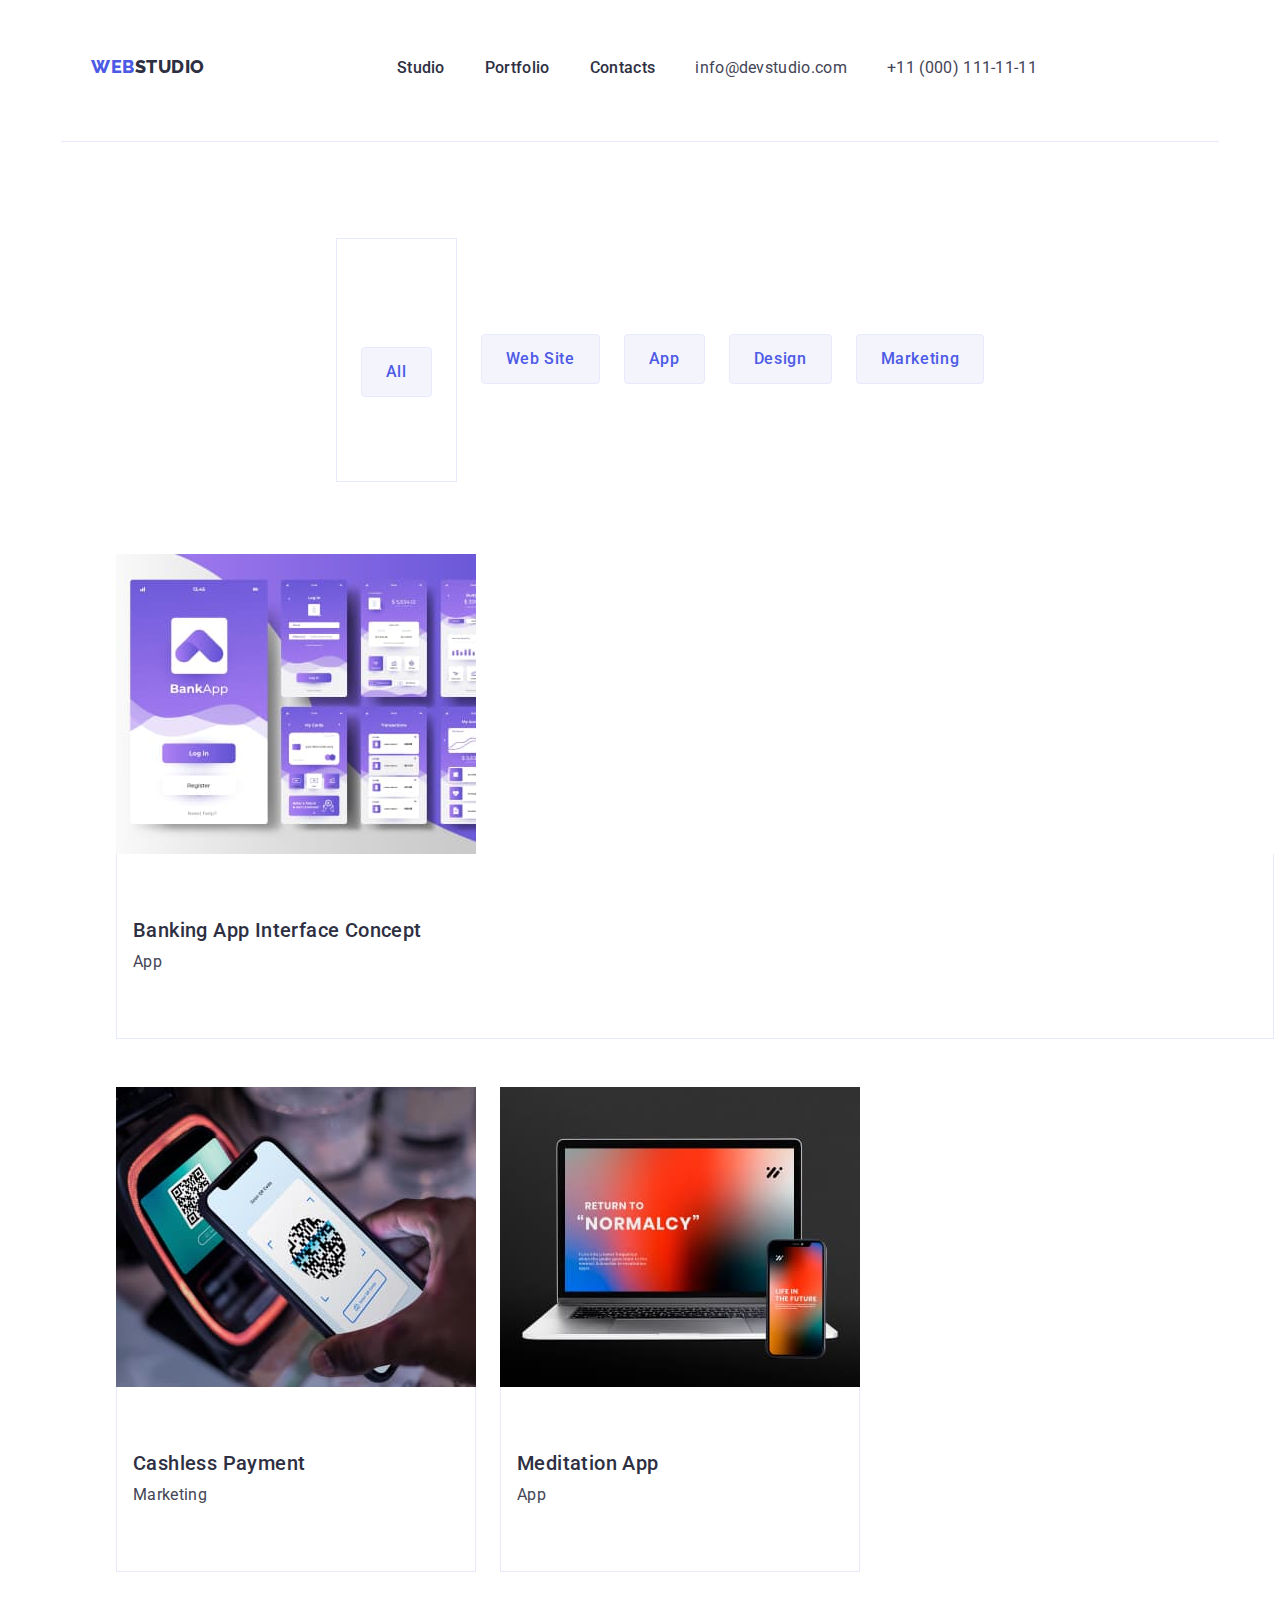
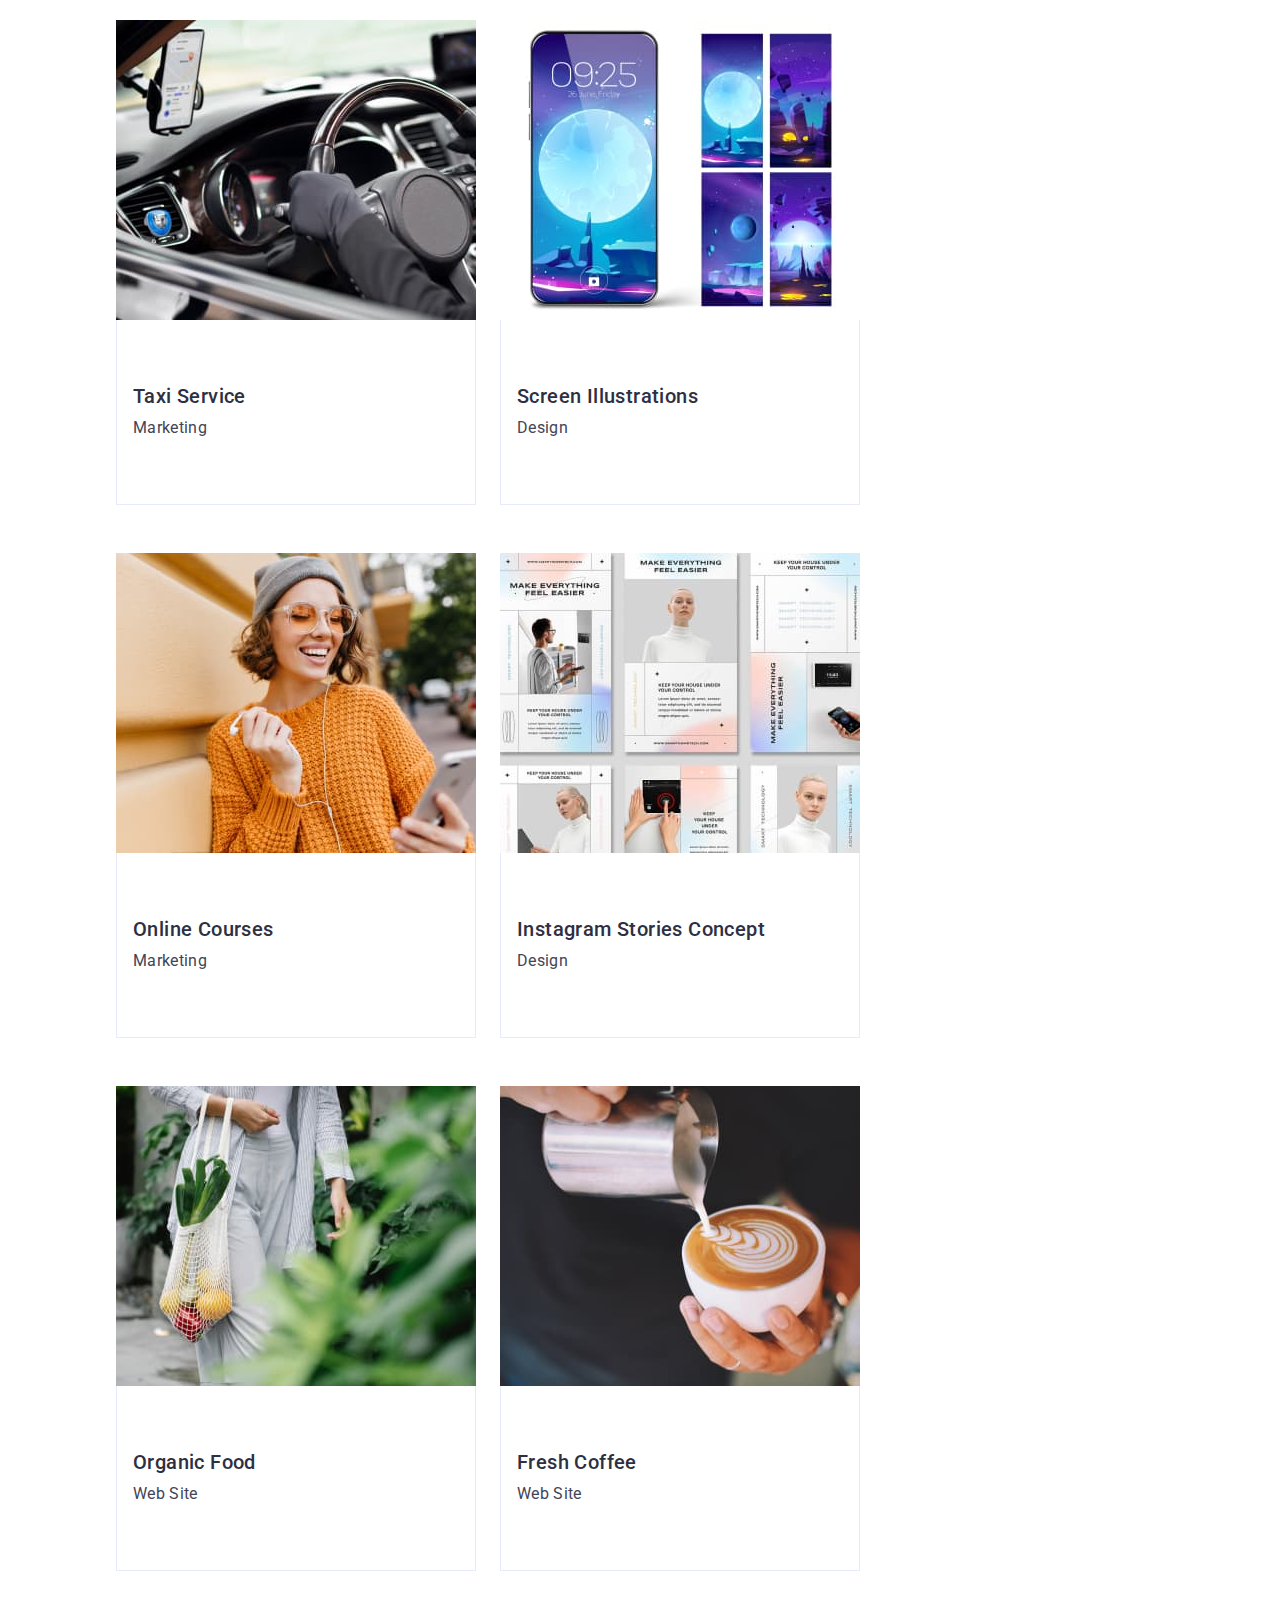
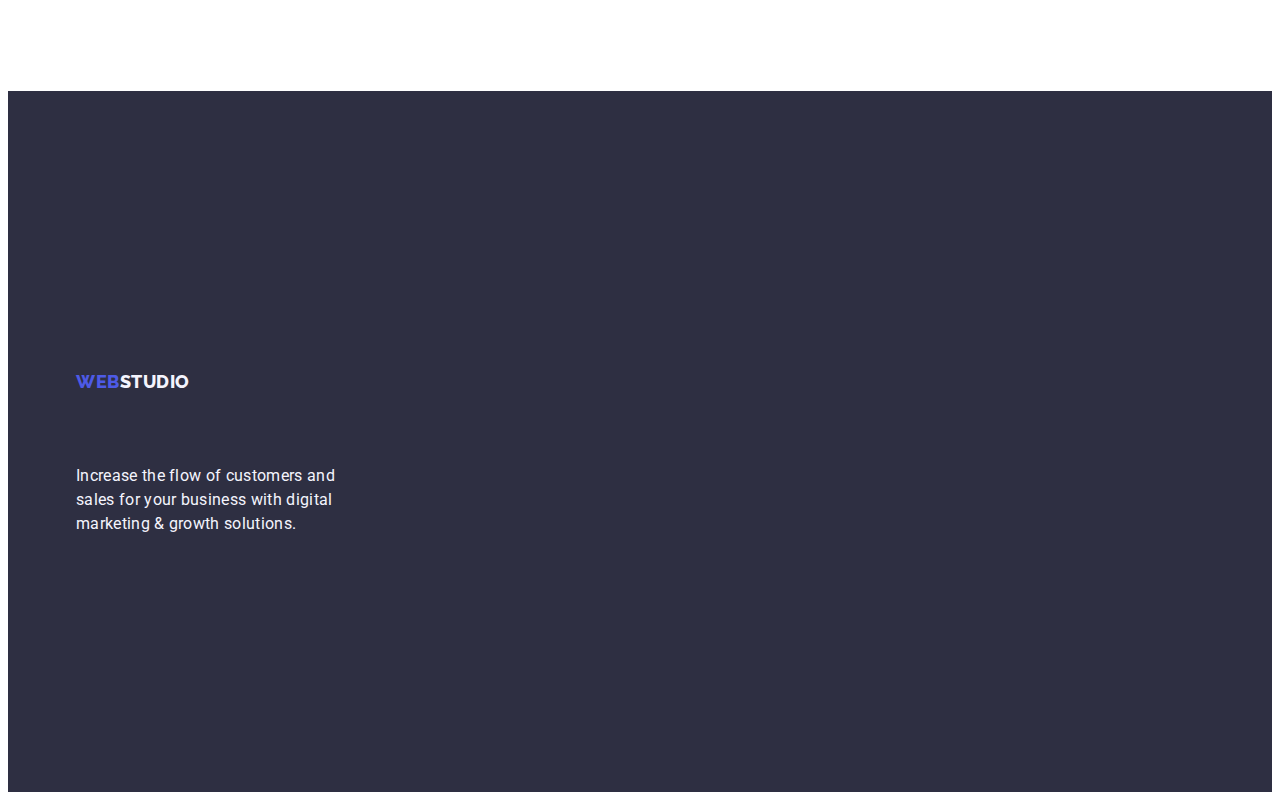
==== portfolio.html @ 96e05a8c "." ====
<!DOCTYPE html>
<html lang="en">
  <head>
    <meta charset="UTF-8" />
    <meta http-equiv="X-UA-Compatible" content="IE=edge" />
    <meta name="viewport" content="width=device-width, initial-scale=1.0" />

    <title>WebStudio</title>
    <link rel="preconnect" href="https://fonts.googleapis.com" />
    <link rel="preconnect" href="https://fonts.gstatic.com" crossorigin />
    <link
      href="https://fonts.googleapis.com/css2?family=Raleway:wght@800&family=Roboto:wght@400;500;700;900&display=swap"
      rel="stylesheet"
    />
    <link rel="stylesheet" href="https://cdnjs.cloudflare.com/ajax/libs/modern-normalize/2.0.0/modern-normalize.min.css" integrity="sha512-4xo8blKMVCiXpTaLzQSLSw3KFOVPWhm/TRtuPVc4WG6kUgjH6J03IBuG7JZPkcWMxJ5huwaBpOpnwYElP/m6wg==" crossorigin="anonymous" referrerpolicy="no-referrer" />
    <link rel="stylesheet" href="./css/styles.css" />
  </head>
  <body class="page">
    <header class="benefits container">
      <div class="header-container container">
      <nav class="navigation">
        <a href="./index.html" class="logo-link link"
          >Web<span class="logo-studio-link">Studio</span></a
        >

        <ul class="list-nav list ">
          <li><a class="link-menu link" href="./index.html">Studio</a></li>
          <li>
            <a class="link-menu link" href="./portfolio.html">Portfolio</a>
          </li>
          <li><a class="link-menu link" href="">Contacts</a></li>
        </ul>
      </nav>
      <address class="link-address">
        <ul class="header-list list">
          <li>
            <a class="link-information link" href="./info@devstudio.com"
              >info@devstudio.com</a
            >
          </li>
          <li>
            <a class="link-information link" href="tel:+110001111111"
              >+11 (000) 111-11-11</a
            >
          </li>
        </ul>
      </address>
      </div>
    </header>
    <main>
      <section class="home-page">
        <div class="container">
        <h1 class="headline" hidden>studing</h1>
        <ul class="button-list list">
          <li><button type="button" class="main-menu-one">All</button></li>
          <li><button type="button" class="main-menu-one">Web Site</button></li>
          <li><button type="button" class="main-menu-one">App</button></li>
          <li><button type="button" class="main-menu-one">Design</button></li>
          <li>
            <button type="button" class="main-menu-one">Marketing</button>
          </li>
        </ul>

        <ul class="img-list list">
          <li>
            <a href="./portfolio.html" class="main-img link">
              <img
                src="./images/1.jpg"
                alt="Banking"
                width="360"
                height="300"
              />
<div class="container-img container">
              <h2 class="title">Banking App Interface Concept</h2>
              <p class="subtitle">App</p></div>
            </a>
          </li>
          <li>
            <a href="./portfolio.html" class="main-img link">
              <img
                src="./images/2.jpg"
                alt="Cashless Payment"
                width="360"
                height="300"
              />
              <div class="container-img">
              <h2 class="title">Cashless Payment</h2>
              <p class="subtitle">Marketing</p></div>
            </a>
          </li>
          
          <li>
            <a href="./portfolio.html" class="main-img link">
              <img
                src="./images/3.jpg"
                alt="Meditation App"
                width="360"
                height="300"
              />
              <div class="container-img">
              <h2 class="title">Meditation App</h2>
              <p class="subtitle">App</p></div>
            </a>
          </li>
          <li>
            <a href="./portfolio.html" class="main-img link">
              <img
                src="./images/4.jpg"
                alt="Taxi Service"
                width="360"
                height="300"
              />
              <div class="container-img">
              <h2 class="title">Taxi Service</h2>
              <p class="subtitle">Marketing</p></div>
            </a>
          </li>
          <li>
            <a href="./portfolio.html" class="main-img link">
              <img
                src="./images/5.jpg"
                alt="Screen Illustrations"
                width="360"
                height="300"
              />
              <div class="container-img">
              <h2 class="title">Screen Illustrations</h2>
              <p class="subtitle">Design</p></div>
            </a>
          </li>
          <li>
            <a href="./portfolio.html" class="main-img link">
              <img
                src="./images/6.jpg"
                alt="Online Courses"
                width="360"
                height="300"
              />
              <div class="container-img">
              <h2 class="title">Online Courses</h2>
              <p class="subtitle">Marketing</p></div>
            </a>
          </li>
          <li>
            <a href="./portfolio.html" class="main-img link">
              <img
                src="./images/7.jpg"
                alt="Instagram Stories Concept"
                width="360"
                height="300"
              />
              <div class="container-img">
              <h2 class="title">Instagram Stories Concept</h2>
              <p class="subtitle">Design</p></div>
            </a>
          </li>
          <li>
            <a href="./portfolio.html" class="main-img link">
              <img
                src="./images/8.jpg"
                alt="Organic Food"
                width="360"
                height="300"
              />
              <div class="container-img">
              <h2 class="title">Organic Food</h2>
              <p class="subtitle">Web Site</p></div>
            </a>
          </li>
          <li>
            <a href="./portfolio.html" class="main-img link">
              <img
                src="./images/9.jpg"
                alt="Fresh Coffee"
                width="360"
                height="300"
              />
              <div class="container-img">
              <h2 class="title">Fresh Coffee</h2>
              <p class="subtitle">Web Site</p></div>
            </a>
          </li>
        </ul>
        </div>
      </section>
    </main>
    <footer class="closing">
      <div class="container">
      <a class="logo-link link" href="./index.html"
        >Web<span class="logo-studio">Studio</span></a
      >
      <p class="paragraph-ft">
        Increase the flow of customers and sales for your business with digital
        marketing & growth solutions.
      </p>
      </div>
    </footer>
  </body>
</html>
---- css/styles.css ----
* {
  box-sizing: border-box;
}
:root {
  --modal-backround-kolor: #fcfcfc;
  --header-backround: #ffffff;
  --image-backround: #2e2f42;
  --light-backround: #f4f4fd;
  --acent-color: #e7e9fc;
  --subtle-text: #8e8f99;
  --text: #434455;
  --pressed-state: #404bbf;
  --pimary-brand: #4d5ae5;
}

body {
  font-family: "Roboto", sans-serif;
  background: var(--header-backround);
  color: var(--text);
}

p, h1, h2, h3 {
  margin: 0;
  padding: 0;

} 

ul {
  margin: 0;
}
img {
  display: block;
}

.container { 
width: 1158px;
padding-left: 15px;
padding-right: 15px;
margin: 0 auto;



}

.container-photo {
  padding-top: 32px;
  padding-bottom: 32px;
  padding-right: 16px;
  padding-left: 16px;
  
}

.header-container{
 display: flex;

  
}
.header-list {
  display: flex;
  gap: 40px;
}

.list-nav {
 display: flex;
 
  
}

.benefits {
  padding-top: 24px;
  padding-bottom: 24px;
  border-bottom: 1px solid #e7e9fc;
  display: flex;
}

.benefits-menu {
  gap: 24px;
}

.closing {
padding-top: 100px;
  padding-bottom: 100px;
}
.logo-link {
  font-family: "Raleway", sans-serif;

  font-weight: 800;
  font-size: 18px;
  line-height: 1.17;
  color: var(--pimary-brand);
  letter-spacing: 0.03em;
  text-transform: uppercase;
  padding-top: 24px;
  padding-bottom: 24px;
  margin-right: 76px;
 display: inline-block;
 margin-bottom: 16px;
 align-items: center;
 
}
.logo-link:hover {
  color: var(--pressed-state);
}

.logo-studio {
  font-family: "Raleway", sans-serif;

  align-items: center;

  color: var(--light-backround);
  padding-top: 100px;
  display: inline-block;
  margin-bottom: 16px;



}
.logo-studio-link {
  color: var(--image-backround);
  margin-right: 76px;
  

 
}

.link-menu {
  font-weight: 500;
  font-size: 16px;
  line-height: 1.5;
  letter-spacing: 0.02em;
  color: var(--image-backround);
  display: flex;
  
  padding-top: 24px;
  padding-bottom: 24px;
 
 
 
 

  gap: 40px;
  
}
.list-nav {
  display: flex;
  gap: 40px;
}




.link-menu:hover {
  color: var(--pressed-state);
}
.link-menu:focus {
  color: var(--pressed-state);
}

.titlel-section {
  background: var(--image-backround);
  padding-bottom: 188px;
  padding-top: 188px;

}

.main-page-title {
  font-size: 56px;
  line-height: 1.07;
  text-align: center;
  letter-spacing: 0.02em;
  color: var(--header-backround);
  margin-bottom: 48px;
  max-width: 496px;
  margin: 0% auto;
  margin-bottom: 48px;
  display: flex;
  justify-content: center;
  
  
}

.btn-order {
  font-family: "Roboto", sans-serif;
  background: var(--pimary-brand);
  font-weight: 500;
  font-size: 16px;
  line-height: 1.5;

  letter-spacing: 0.04em;
  color: var(--header-backround);
  

  cursor: pointer;
  display: block;
  margin: 0 auto;
  padding-top: 16px;
  padding-right: 32px;
  padding-bottom: 16px;
  padding-left: 32px;
  border-radius: 4px;
  min-width: 169px;
  height: 56px;
  border: none;
}


.btn-order:hover {
  background-color: var(--pressed-state);
}

.btn-order:focus {
  background-color: var(--pressed-state);
}

.link-information {
  font-family: "Roboto", sans-serif;
  font-style: normal;

  font-size: 16px;
  line-height: 1.5;
  color: var(--text);
  letter-spacing: 0.02em;
  padding-bottom: 24px;
  padding-top: 24px;
  gap: 40px;
  display: flex;
  margin-left: auto;
  
 
}

.link-information:hover {
  color: var(--pressed-state);
}

.link-information:focus {
  color: var(--pressed-state);
}

.information {
  background: var(--header-backround);
  padding-top: 120px;
  padding-bottom: 120px;
  gap: 24px;
}

.title-menu {
  font-weight: 500;
  font-size: 20px;
  line-height: 1.2;
  letter-spacing: 0.02em;
  color: var(--image-backround);
  margin-bottom: 8px;
  padding-top: 120px;
 flex-basis:  ((100%/72px)/4);

}

.paragraph {
  font-size: 16px;
  line-height: 1.5;
  letter-spacing: 0.02em;
  color: var(--text);
  padding-bottom: 120px;
 
}
.container-page {
  padding-top: 32px;
  padding-bottom: 32px;
  padding-right: 16px;
  padding-left: 16px;
}

.subtitle-main-page {
  font-weight: 700;
  font-size: 36px;
  line-height: 1.11;

  text-align: center;
  letter-spacing: 0.02em;
  text-transform: capitalize;
  color: var(--image-backround);
  margin-top: 120px;
  margin-bottom: 72px;
}

.section-team {
  background: var(--light-backround);
  padding-top: 120px;
  padding-bottom: 120px;
}

.desc-menu {
  font-weight: 700;
  font-size: 36px;
  line-height: 1.11;

  text-align: center;
  letter-spacing: 0.02em;
  text-transform: capitalize;

  color: var(--image-backround);
  padding-top: 120px;
  margin-bottom: 72px;

}

.images-photo {
  background: var(--header-backround);
  border-radius: 0px 0px 4px 4px;
 
  
}

.container-menu {
  padding-top: 32px;
  padding-bottom: 32px;
  padding-right: 16px;
  padding-left: 16px;
}



.name {
  font-weight: 500;
  font-size: 20px;
  line-height: 1.2;

  text-align: center;
  letter-spacing: 0.02em;

  color: var(--image-backround);
  margin-bottom: 8px;
  padding-top: 32px;
}

.specialty {
  font-weight: 400;
  font-size: 16px;
  line-height: 1.5;
  text-align: center;
  letter-spacing: 0.02em;
  color: var(--text);
  padding-bottom: 32px;
}

.closing {
  background: var(--image-backround);
  padding-bottom: 156px;
  padding-top: 156px;
}

.paragraph-ft {
  font-size: 16px;
  line-height: 1.5;
  letter-spacing: 0.02em;
  color: var(--light-backround);
  padding-bottom: 100px;
  
  margin-top: 16px;
  max-width: 264px;
  
}

.main-menu-one {
  font-family: "Roboto", sans-serif;
  background: var(--light-backround);

  border-radius: 4px;
  font-weight: 500;
  font-size: 16px;
  line-height: 1.5;

  letter-spacing: 0.04em;
  color: var(--pimary-brand);
  cursor: pointer;
 
  margin-top: 96px;
  margin-bottom: 72px;
 
 


  
}


 

.main-menu-one:hover {
  color: var(--header-backround);
}

.main-menu-one:focus {
  color: var(--header-backround);
}

.main-menu-one:hover {
  background-color: var(--pressed-state);
}

.main-menu-one:focus {
  background-color: var(--pressed-state);
}
 .container-img {
  padding-top: 32px;
  padding-bottom: 32px;
  padding-right: 16px;
  padding-left: 16px;
  border: 1px solid var(--acent-color);
  border-top: none;
 }
.main-img {
  width: calc((100% - 48px) / 3); 
}


.list {
  list-style: none;
  

}

 


.link {
  text-decoration: none;
}

.link-address {
  font-style: normal;
  
}

.title {
  font-weight: 500;
  font-size: 20px;
  line-height: 1.2;
  letter-spacing: 0.02em;

  color: var(--image-backround);
  margin-top: 32px;
  margin-bottom: 8px;
}

.subtitle {
  font-weight: 400;
  font-size: 16px;
  line-height: 1.5;

  letter-spacing: 0.02em;
  color: var(--text);
  padding-bottom: 32px;
}
 .section-img {
  padding-bottom: 120px;
  padding-top: 120px;

 }
 .img-main-page {
  margin-right: 24px;
  
  

  
 }
 .home-page {
  padding-top: 96px;
  padding-bottom: 120px;
 }

 .navigation {
 
  display: flex;

 }
 .list-images {
  display: flex;
  gap: 24px;
  
 }
 .benefits-menu {
  display: flex;
 }
 .team-list {
  display: flex;
  gap: 24px;
 
}
.button-list {
  display: flex;
  justify-content: center;
  gap: 24px;
  margin-bottom: 72px;
}
.button-list :first-child {
  padding-top: 12px;
  padding-bottom: 12px;
  padding-right: 24px;
  padding-left: 24px;
  border: 1px solid var(--acent-color);

}
.button-list :first-child :hover {
  border: 1px solid transparent;
}
.button-list :first-child :focus {
  border: 1px solid transparent;
}



.img-list {
  display: flex;
  flex-wrap: wrap;
  column-gap: 24px;
  row-gap: 48px;
  
}
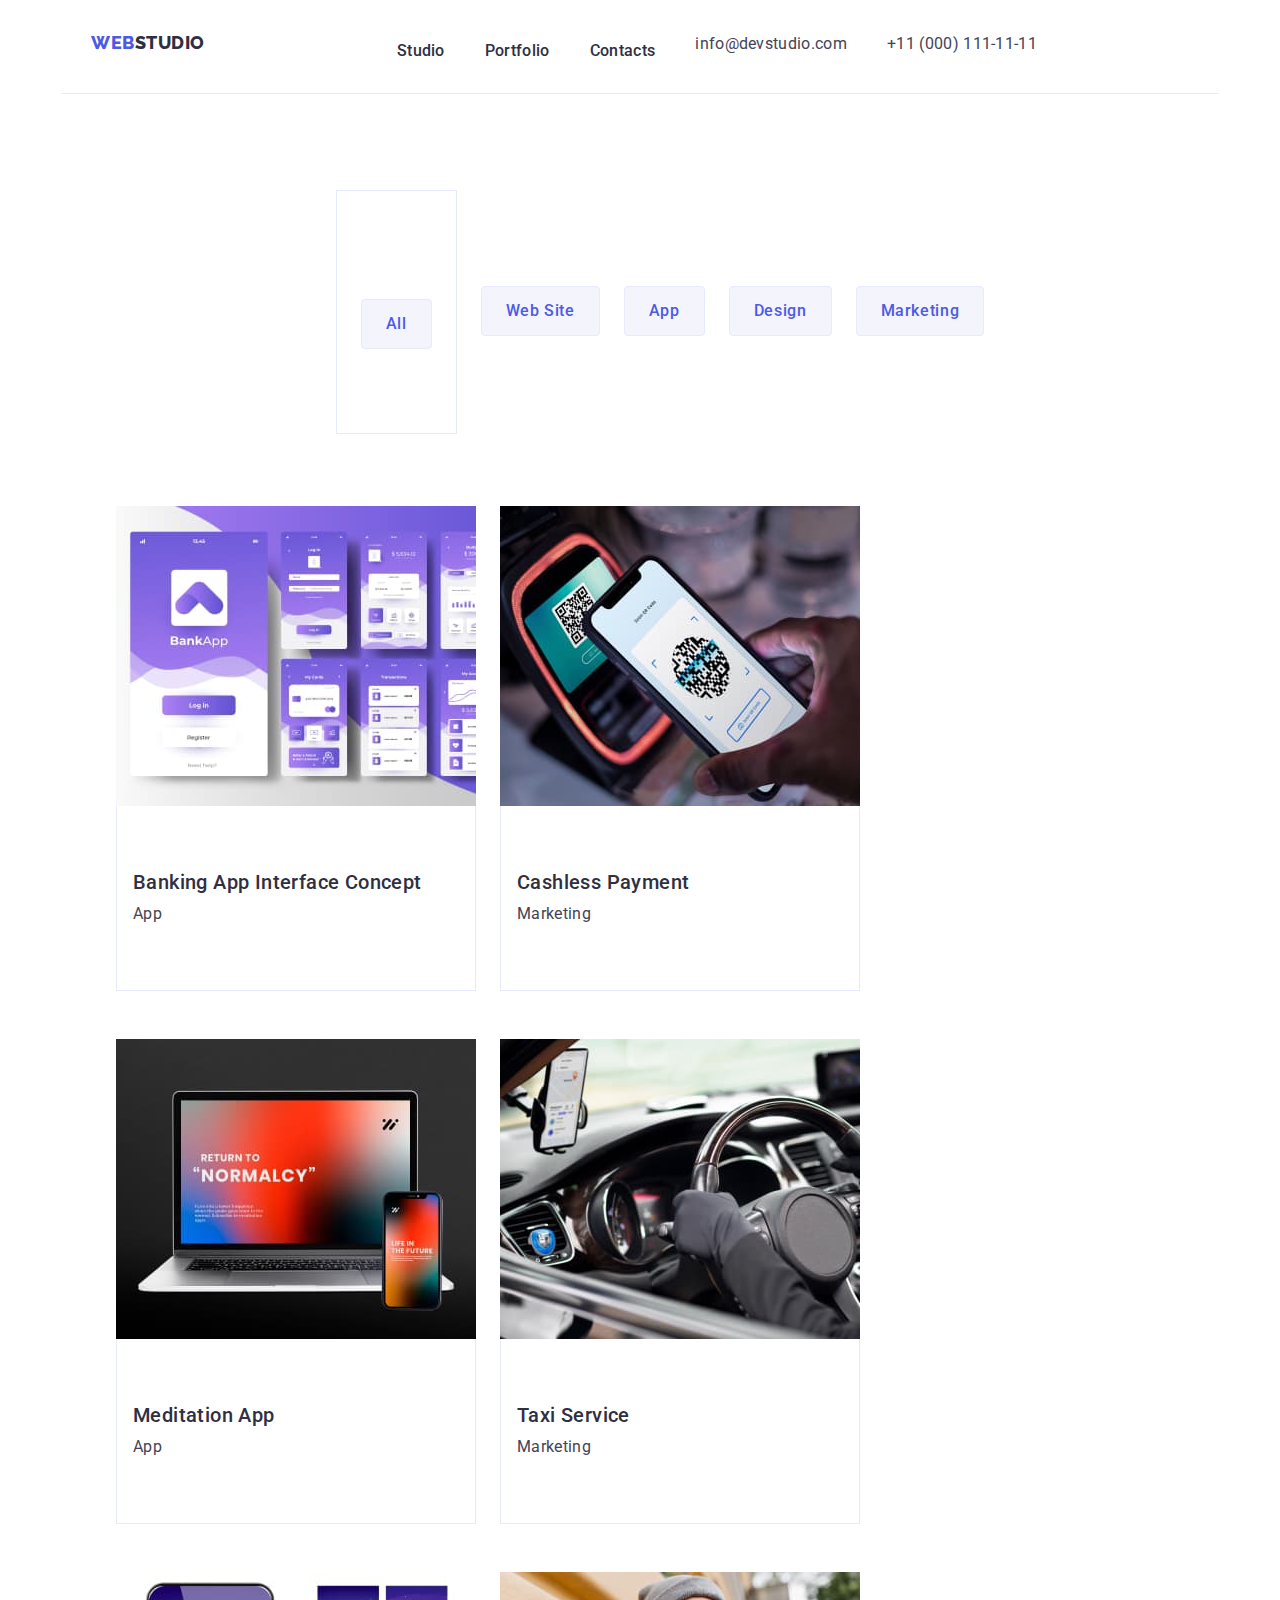
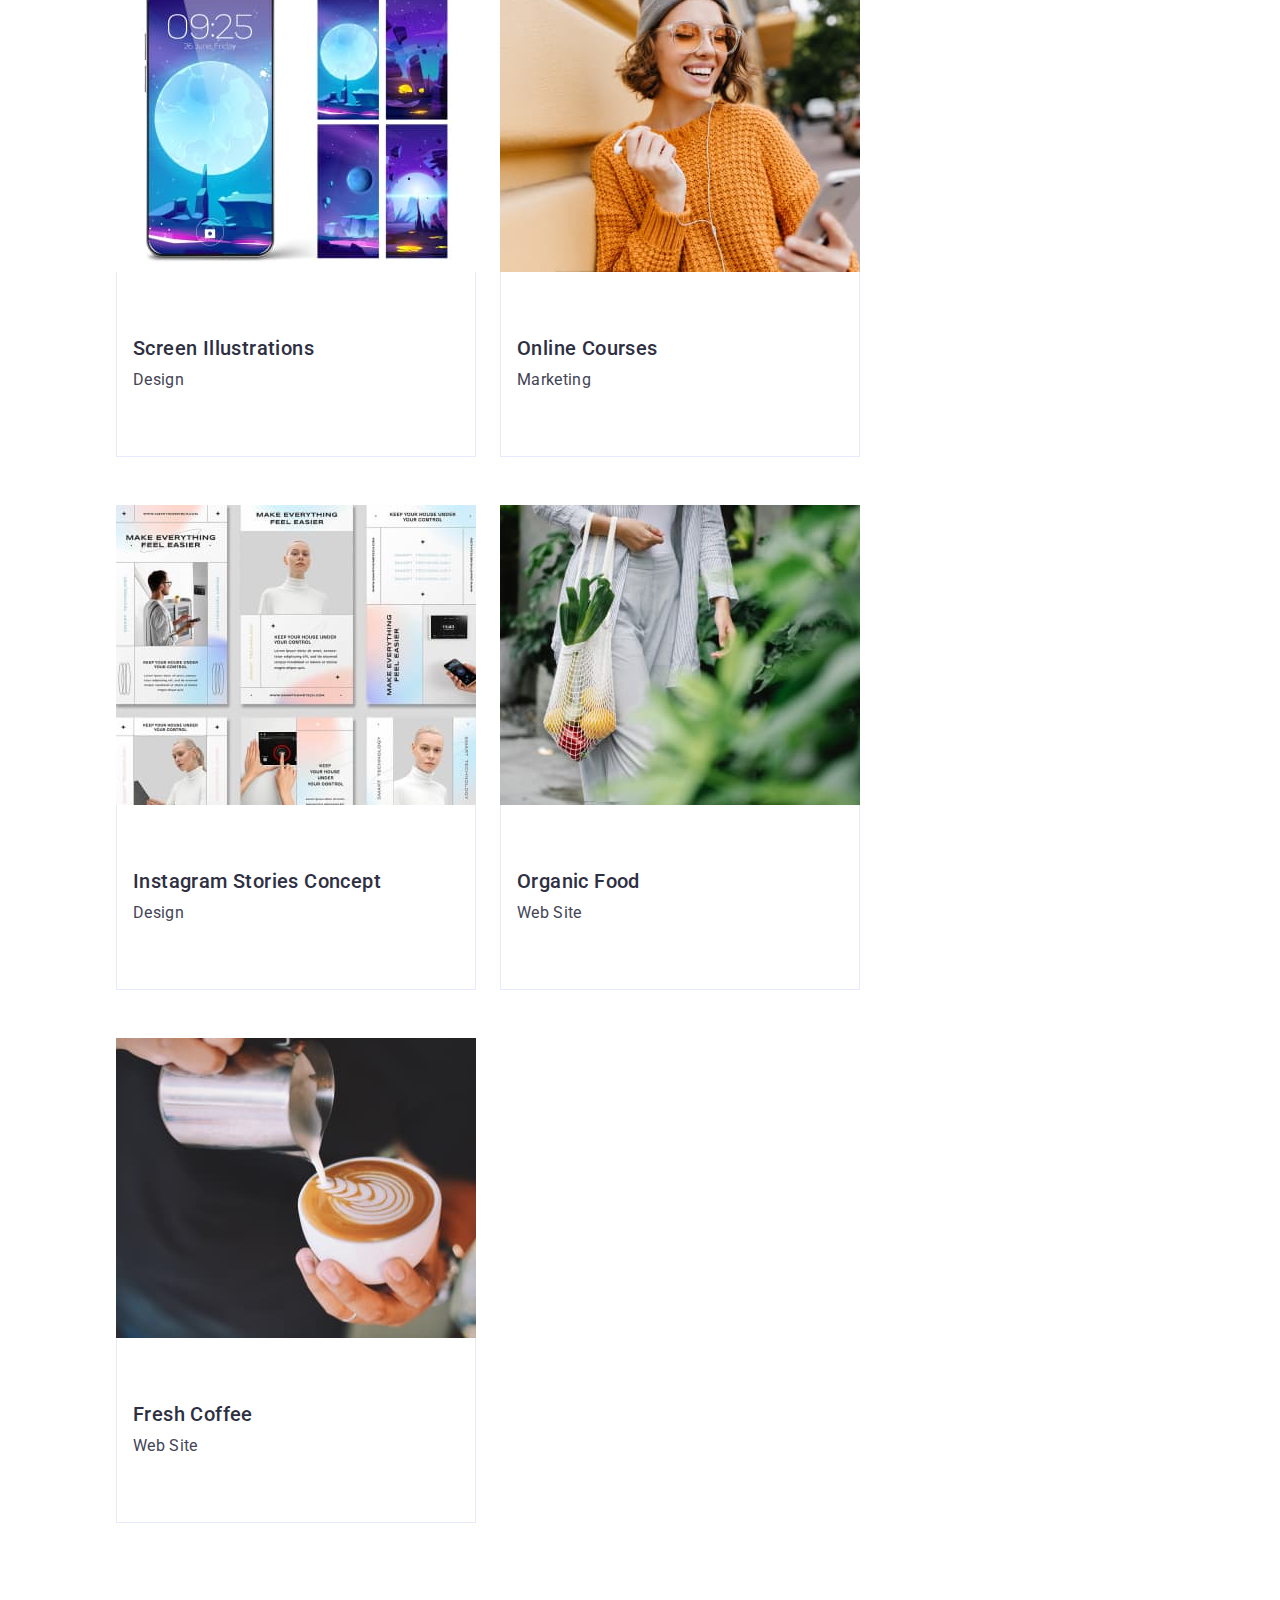
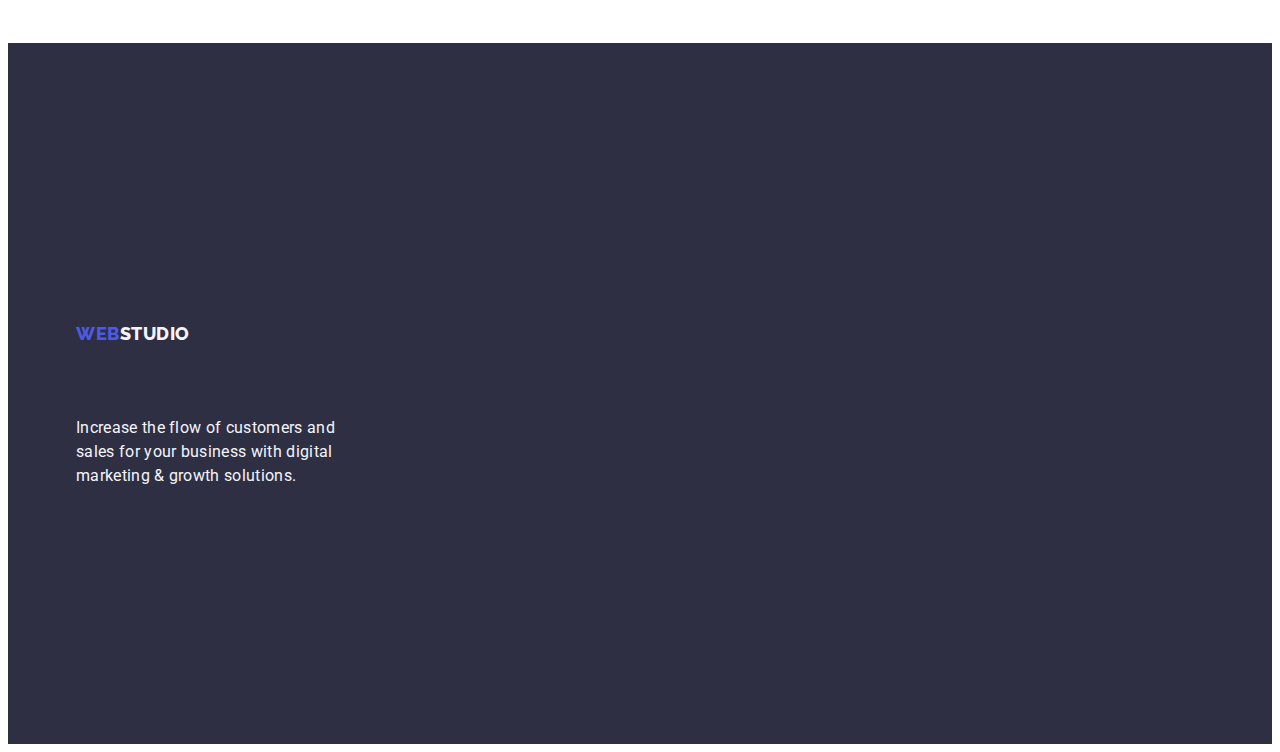
==== commit 5286d19c: "," ====
--- a/portfolio.html
+++ b/portfolio.html
@@ -70,7 +70,7 @@
                 width="360"
                 height="300"
               />
-<div class="container-img container">
+<div class="container-img ">
               <h2 class="title">Banking App Interface Concept</h2>
               <p class="subtitle">App</p></div>
             </a>
--- a/css/styles.css
+++ b/css/styles.css
@@ -63,13 +63,13 @@
 
 .list-nav {
  display: flex;
+ align-items: center;
  
   
 }
 
 .benefits {
-  padding-top: 24px;
-  padding-bottom: 24px;
+ 
   border-bottom: 1px solid #e7e9fc;
   display: flex;
 }
@@ -131,9 +131,9 @@
   letter-spacing: 0.02em;
   color: var(--image-backround);
   display: flex;
-  
-  padding-top: 24px;
-  padding-bottom: 24px;
+  align-items: center;
+  
+
  
  
  
@@ -474,6 +474,7 @@
  .navigation {
  
   display: flex;
+  align-items: center;
 
  }
  .list-images {
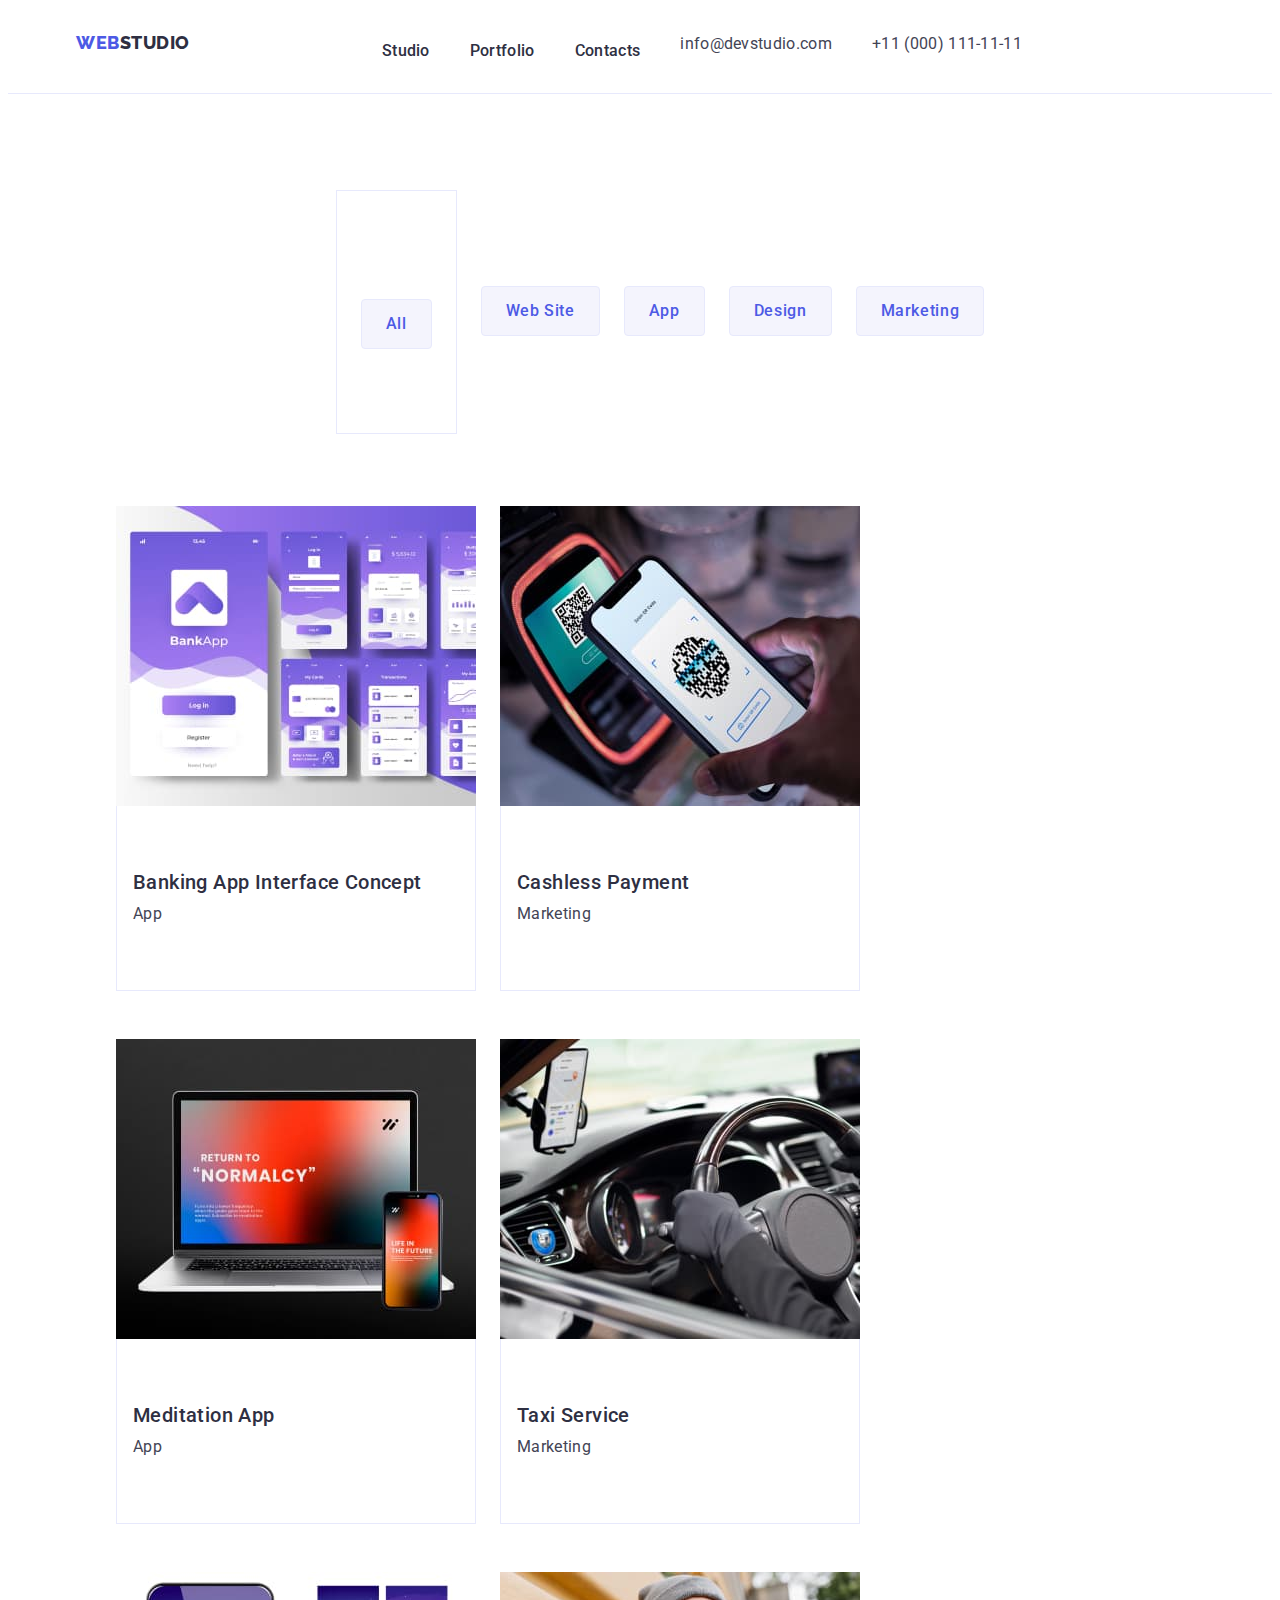
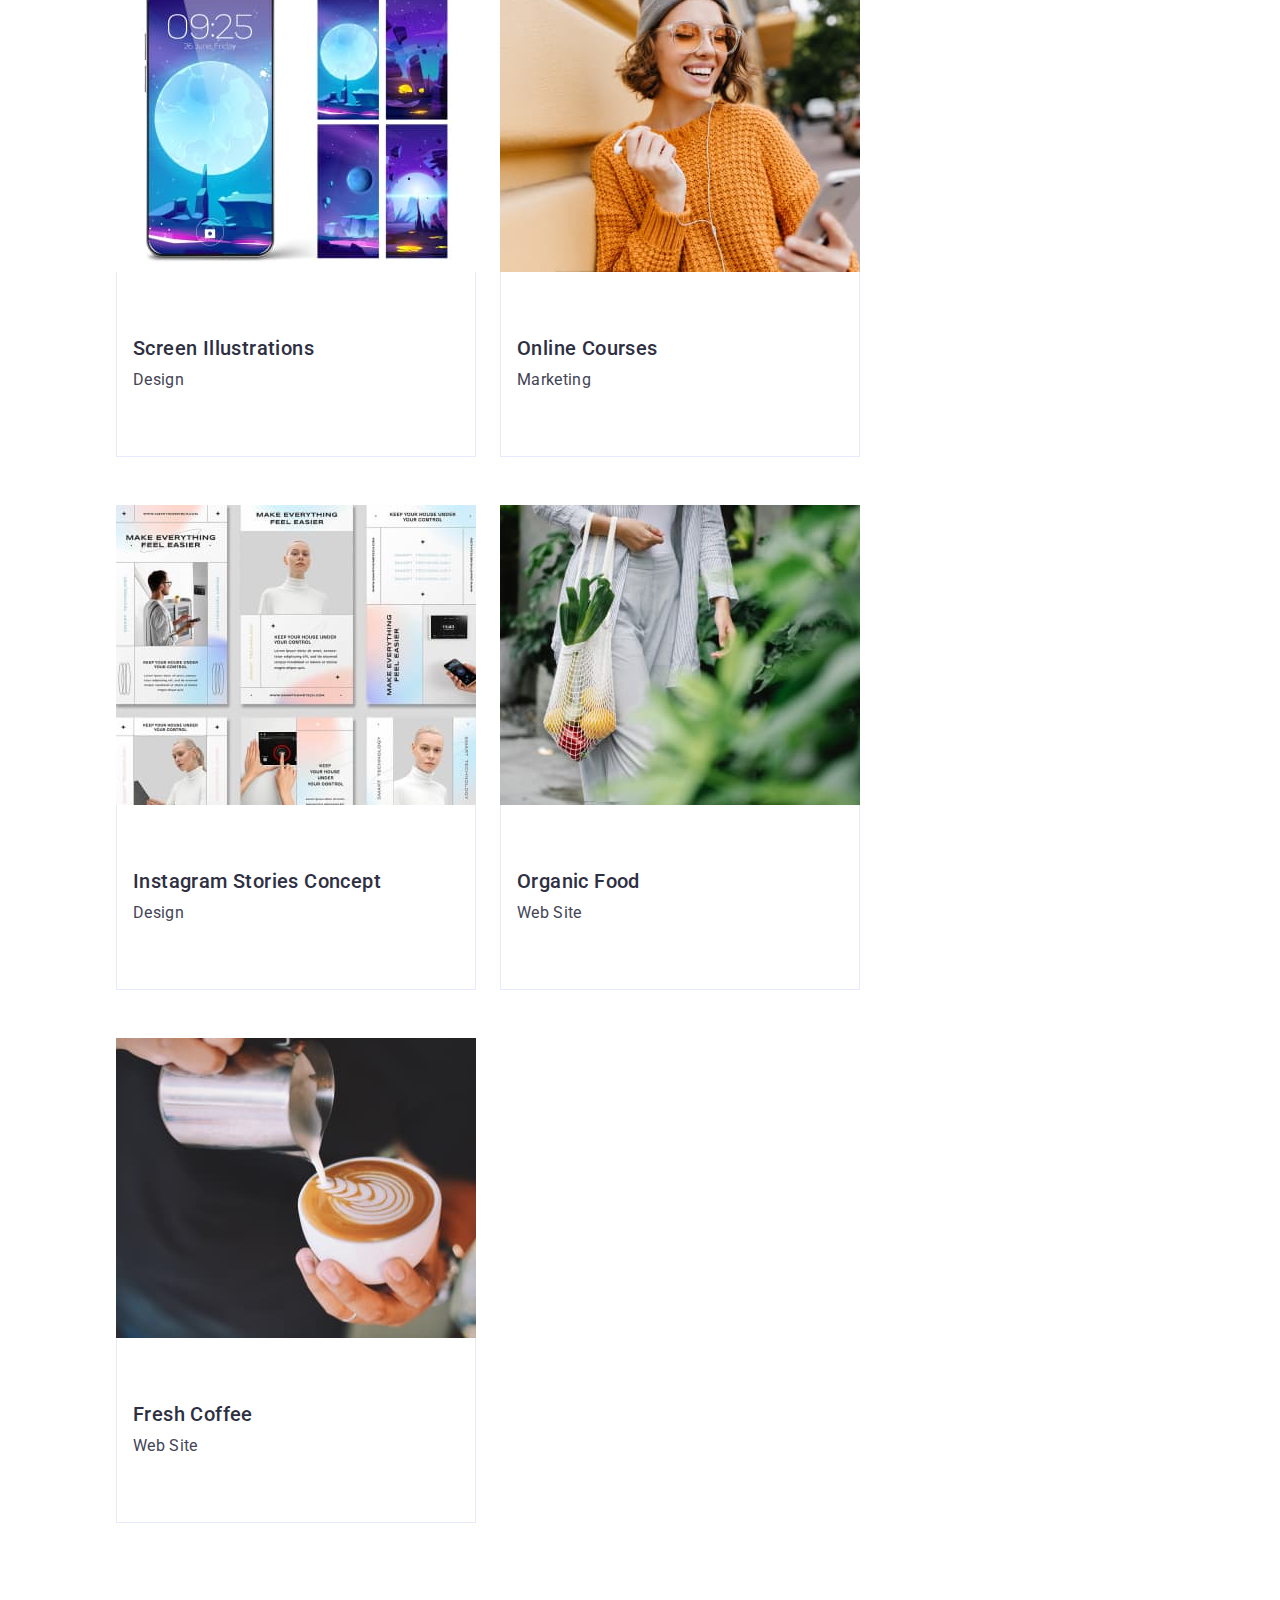
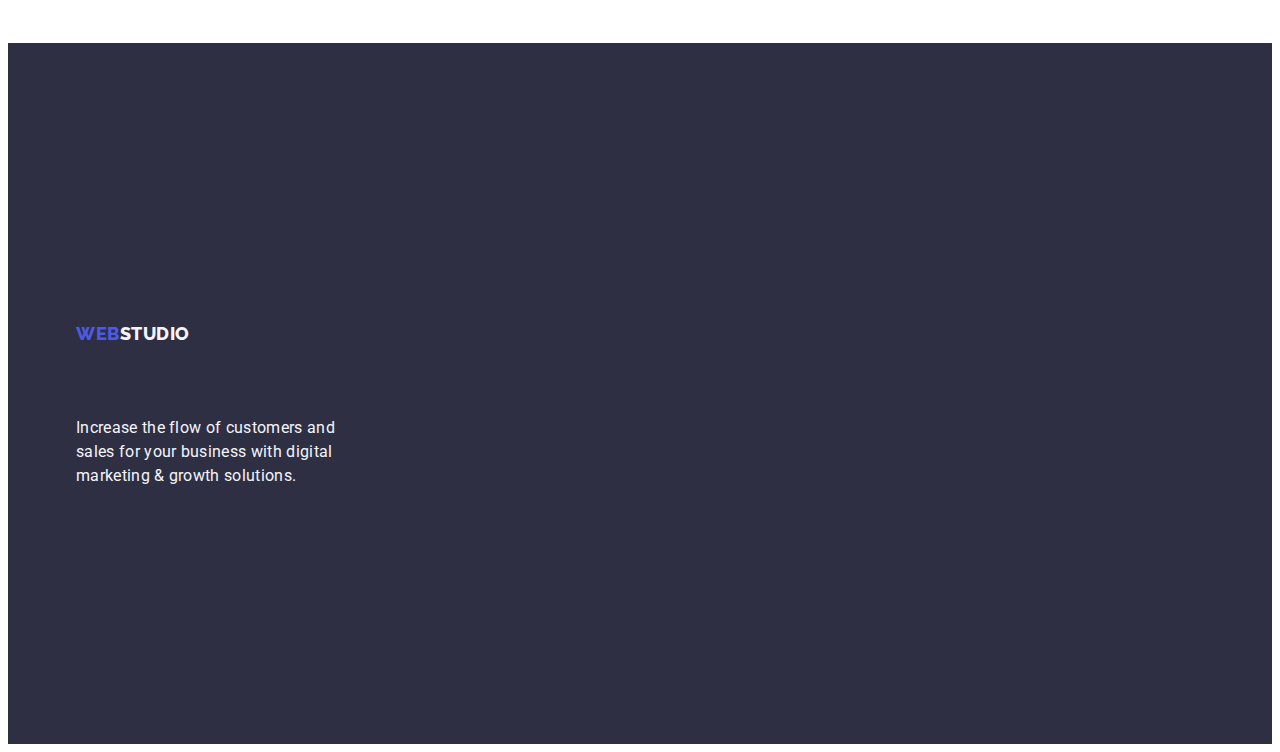
==== commit 9a797ca4: "0" ====
--- a/portfolio.html
+++ b/portfolio.html
@@ -16,7 +16,7 @@
     <link rel="stylesheet" href="./css/styles.css" />
   </head>
   <body class="page">
-    <header class="benefits container">
+    <header class="benefits">
       <div class="header-container container">
       <nav class="navigation">
         <a href="./index.html" class="logo-link link"
@@ -70,7 +70,7 @@
                 width="360"
                 height="300"
               />
-<div class="container-img ">
+<div class="container-img">
               <h2 class="title">Banking App Interface Concept</h2>
               <p class="subtitle">App</p></div>
             </a>
--- a/css/styles.css
+++ b/css/styles.css
@@ -132,6 +132,8 @@
   color: var(--image-backround);
   display: flex;
   align-items: center;
+  padding-top: 24px;
+  padding-bottom: 24px;
   
 
  
@@ -174,8 +176,8 @@
   max-width: 496px;
   margin: 0% auto;
   margin-bottom: 48px;
-  display: flex;
-  justify-content: center;
+ margin-right: auto;
+ margin-left: auto;
   
   
 }
@@ -253,7 +255,7 @@
   color: var(--image-backround);
   margin-bottom: 8px;
   padding-top: 120px;
- flex-basis:  ((100%/72px)/4);
+ flex-basis: ((100% - 72px) / 4);
 
 }
 
@@ -411,9 +413,9 @@
   border: 1px solid var(--acent-color);
   border-top: none;
  }
-.main-img {
-  width: calc((100% - 48px) / 3); 
-}
+
+
+
 
 
 .list {
@@ -433,6 +435,10 @@
   font-style: normal;
   
 }
+.menu-text {
+  width: calc((100% - 72px) / 4);
+}
+
 
 .title {
   font-weight: 500;
@@ -465,6 +471,10 @@
   
 
   
+ }
+
+ .page-menu-img {
+  width: calc((100% - 48px) / 3);
  }
  .home-page {
   padding-top: 96px;
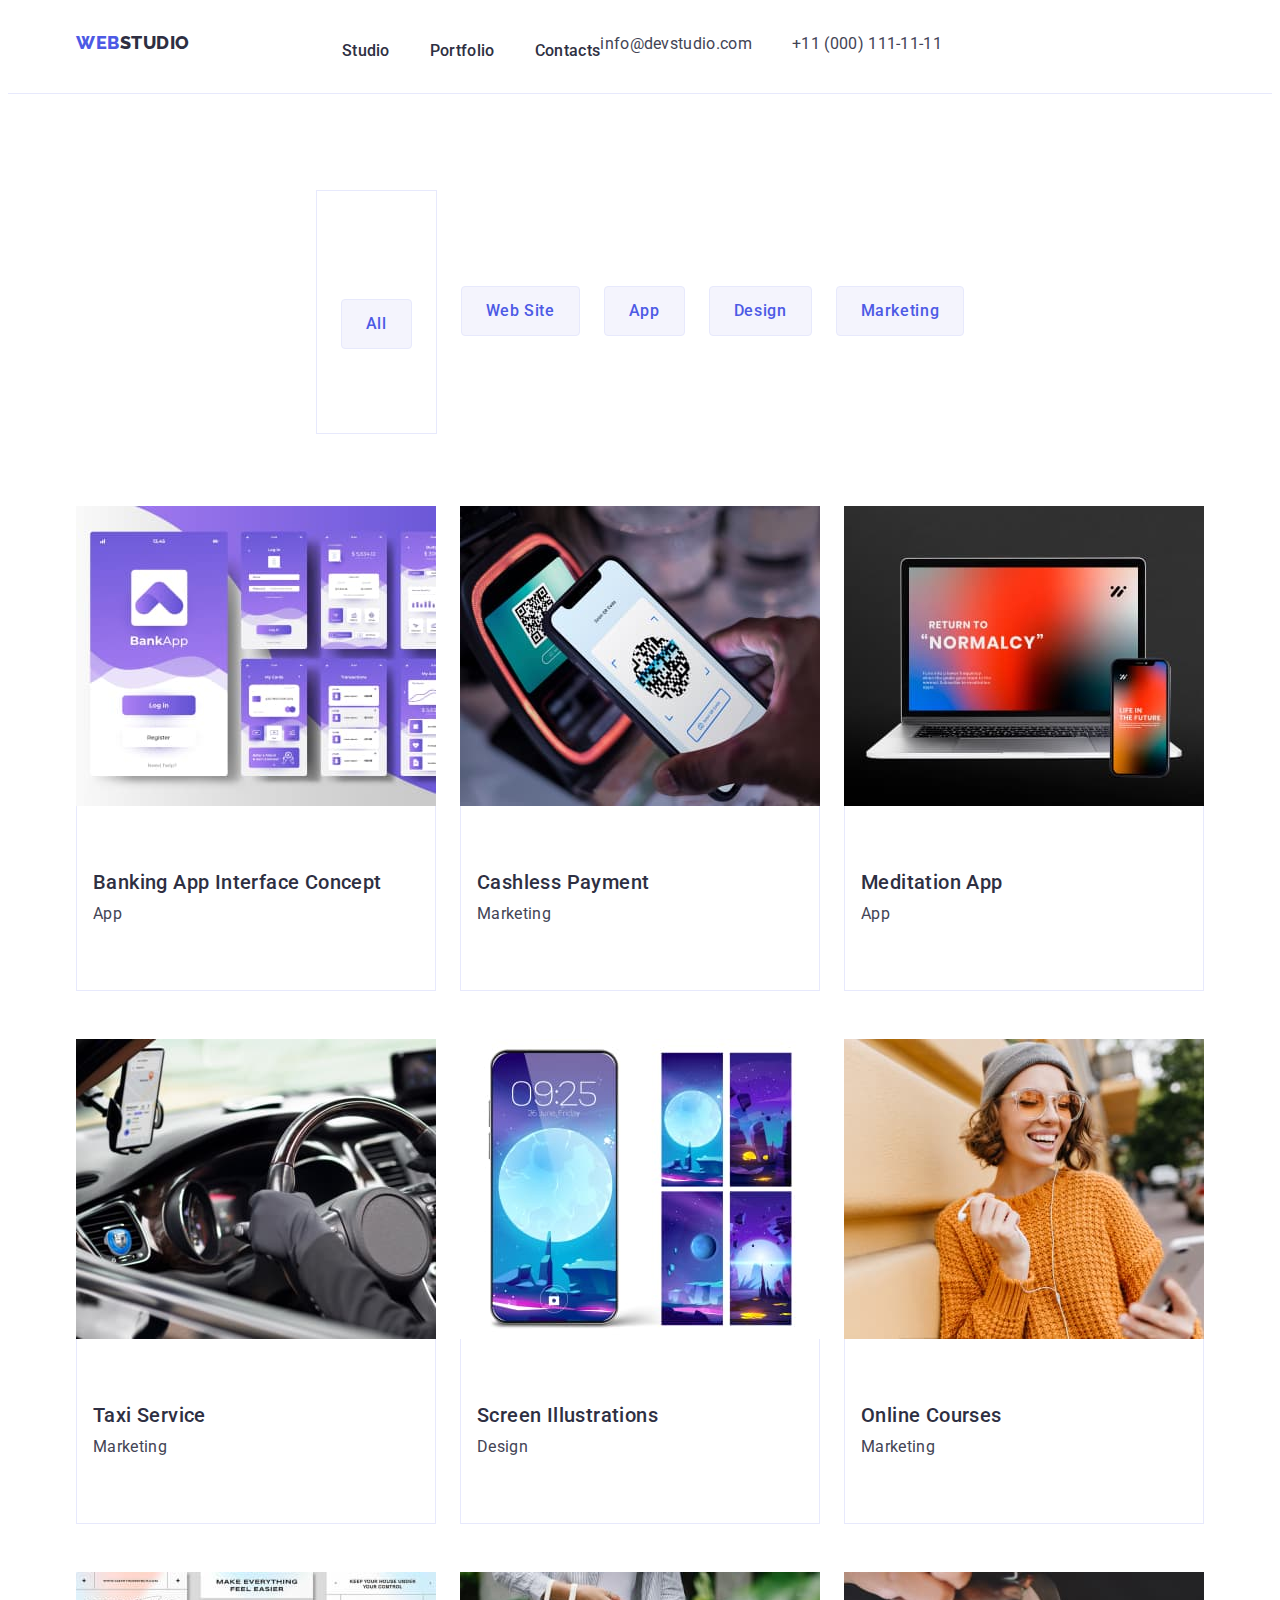
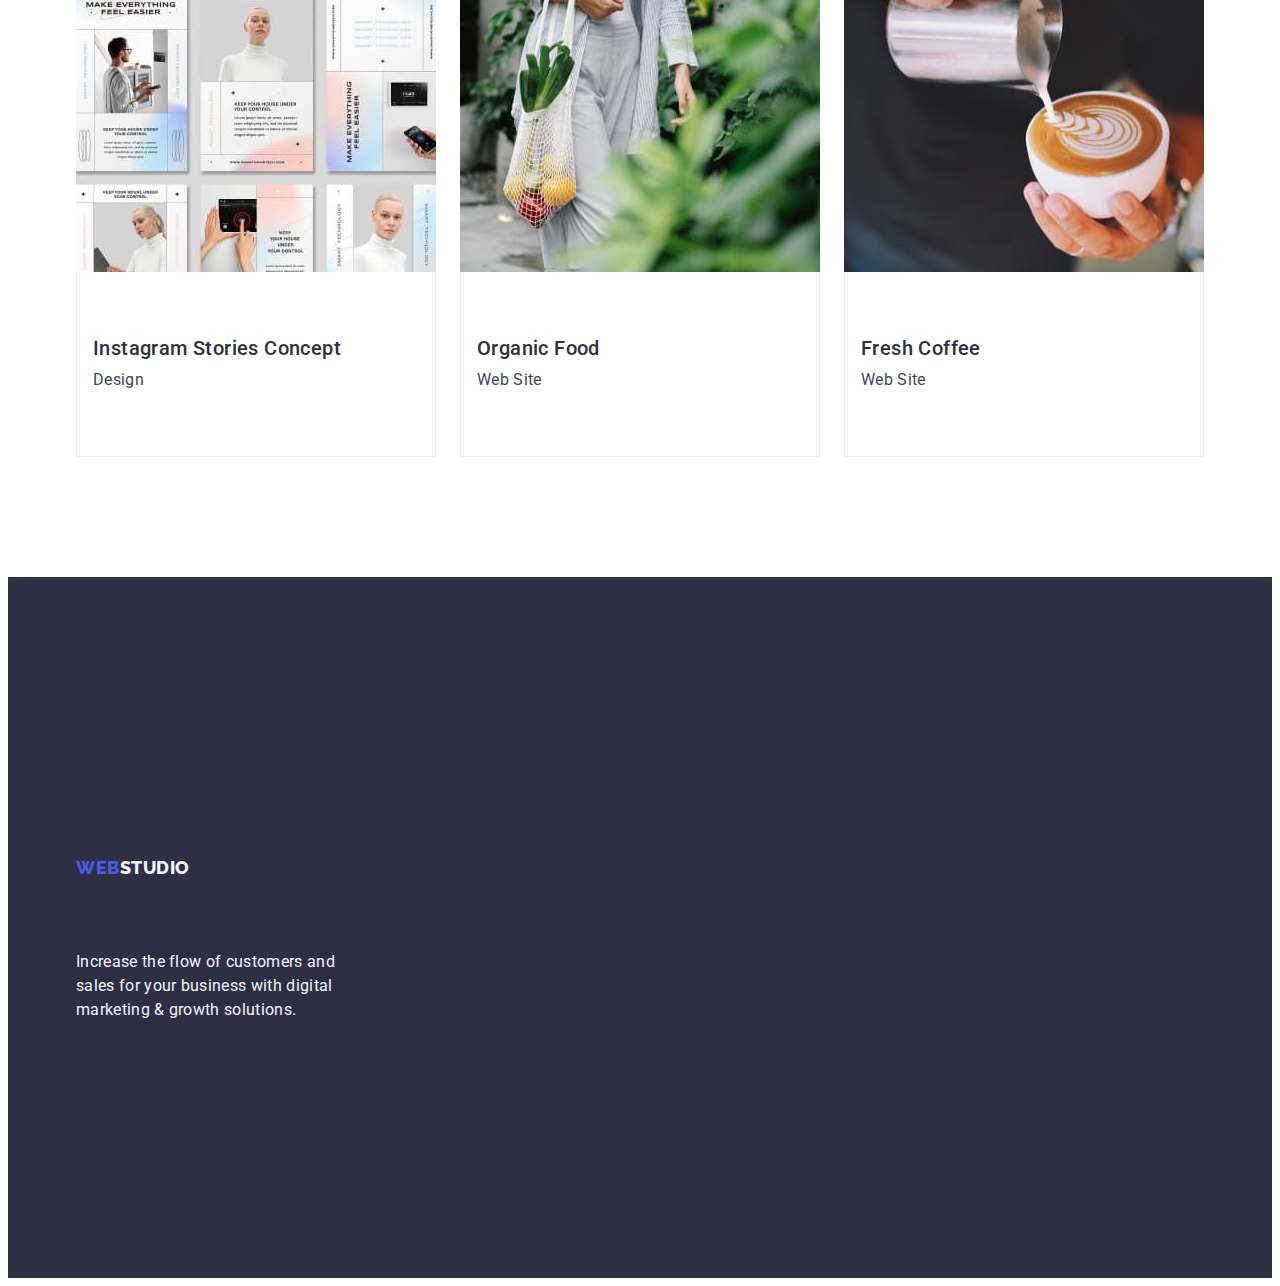
==== commit a28b9a3a: "," ====
--- a/portfolio.html
+++ b/portfolio.html
@@ -70,7 +70,7 @@
                 width="360"
                 height="300"
               />
-<div class="container-img">
+              <div class="container-img">
               <h2 class="title">Banking App Interface Concept</h2>
               <p class="subtitle">App</p></div>
             </a>
--- a/css/styles.css
+++ b/css/styles.css
@@ -79,8 +79,7 @@
 }
 
 .closing {
-padding-top: 100px;
-  padding-bottom: 100px;
+padding: 100px 0;
 }
 .logo-link {
   font-family: "Raleway", sans-serif;
@@ -134,6 +133,7 @@
   align-items: center;
   padding-top: 24px;
   padding-bottom: 24px;
+ 
   
 
  
@@ -144,6 +144,7 @@
   gap: 40px;
   
 }
+
 .list-nav {
   display: flex;
   gap: 40px;
@@ -232,6 +233,7 @@
  
 }
 
+
 .link-information:hover {
   color: var(--pressed-state);
 }
@@ -255,7 +257,7 @@
   color: var(--image-backround);
   margin-bottom: 8px;
   padding-top: 120px;
- flex-basis: ((100% - 72px) / 4);
+ width: calc((100% - 72px) / 4);
 
 }
 
@@ -420,6 +422,8 @@
 
 .list {
   list-style: none;
+  margin: 0%;
+  padding: 0%;
   
 
 }
@@ -435,9 +439,7 @@
   font-style: normal;
   
 }
-.menu-text {
-  width: calc((100% - 72px) / 4);
-}
+
 
 
 .title {
@@ -531,7 +533,11 @@
   
 }
 
- 
-
-
-
+.desc-menu {
+  display: flex;
+  align-items: center;
+}
+ 
+
+
+
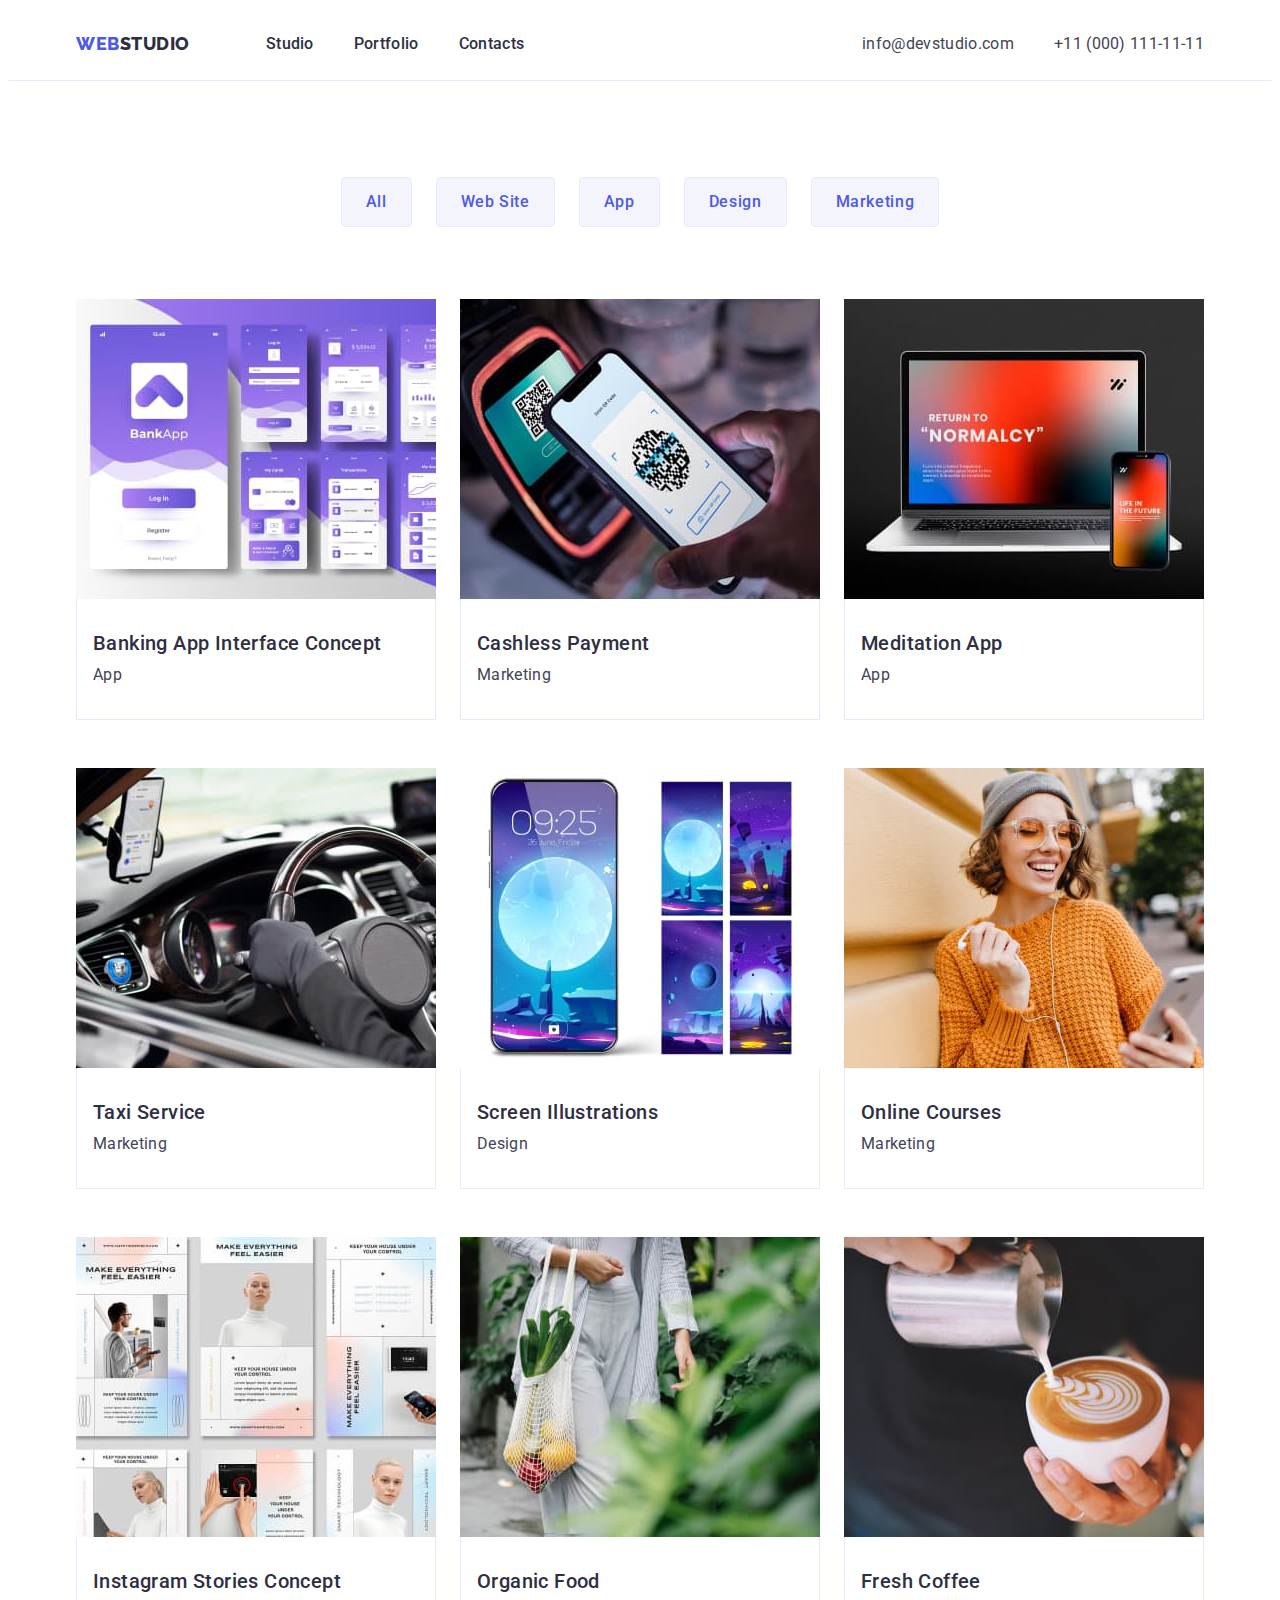
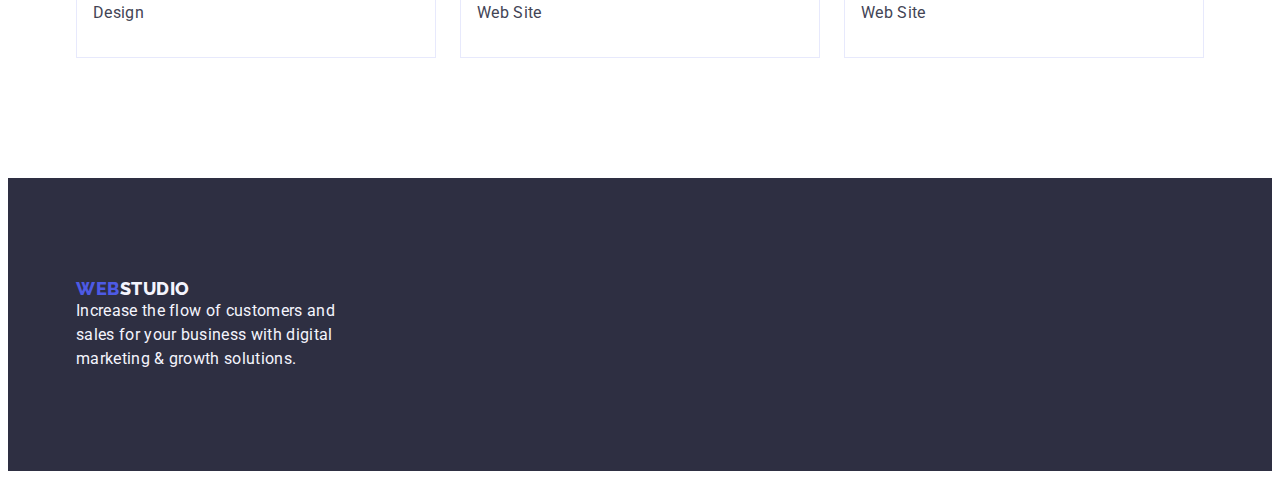
==== commit cc1a9ce0: "." ====
--- a/portfolio.html
+++ b/portfolio.html
@@ -12,187 +12,204 @@
       href="https://fonts.googleapis.com/css2?family=Raleway:wght@800&family=Roboto:wght@400;500;700;900&display=swap"
       rel="stylesheet"
     />
-    <link rel="stylesheet" href="https://cdnjs.cloudflare.com/ajax/libs/modern-normalize/2.0.0/modern-normalize.min.css" integrity="sha512-4xo8blKMVCiXpTaLzQSLSw3KFOVPWhm/TRtuPVc4WG6kUgjH6J03IBuG7JZPkcWMxJ5huwaBpOpnwYElP/m6wg==" crossorigin="anonymous" referrerpolicy="no-referrer" />
+    <link
+      rel="stylesheet"
+      href="https://cdnjs.cloudflare.com/ajax/libs/modern-normalize/2.0.0/modern-normalize.min.css"
+      integrity="sha512-4xo8blKMVCiXpTaLzQSLSw3KFOVPWhm/TRtuPVc4WG6kUgjH6J03IBuG7JZPkcWMxJ5huwaBpOpnwYElP/m6wg=="
+      crossorigin="anonymous"
+      referrerpolicy="no-referrer"
+    />
     <link rel="stylesheet" href="./css/styles.css" />
   </head>
   <body class="page">
     <header class="benefits">
       <div class="header-container container">
-      <nav class="navigation">
-        <a href="./index.html" class="logo-link link"
-          >Web<span class="logo-studio-link">Studio</span></a
-        >
-
-        <ul class="list-nav list ">
-          <li><a class="link-menu link" href="./index.html">Studio</a></li>
-          <li>
-            <a class="link-menu link" href="./portfolio.html">Portfolio</a>
-          </li>
-          <li><a class="link-menu link" href="">Contacts</a></li>
-        </ul>
-      </nav>
-      <address class="link-address">
-        <ul class="header-list list">
-          <li>
-            <a class="link-information link" href="./info@devstudio.com"
-              >info@devstudio.com</a
-            >
-          </li>
-          <li>
-            <a class="link-information link" href="tel:+110001111111"
-              >+11 (000) 111-11-11</a
-            >
-          </li>
-        </ul>
-      </address>
+        <nav class="navigation">
+          <a href="./index.html" class="logo-link link"
+            >Web<span class="logo-studio-link">Studio</span></a
+          >
+
+          <ul class="list-nav list">
+            <li><a class="link-menu link" href="./index.html">Studio</a></li>
+            <li>
+              <a class="link-menu link" href="./portfolio.html">Portfolio</a>
+            </li>
+            <li><a class="link-menu link" href="">Contacts</a></li>
+          </ul>
+        </nav>
+        <address class="link-address">
+          <ul class="header-list list">
+            <li>
+              <a class="link-information link" href="./info@devstudio.com"
+                >info@devstudio.com</a
+              >
+            </li>
+            <li>
+              <a class="link-information link" href="tel:+110001111111"
+                >+11 (000) 111-11-11</a
+              >
+            </li>
+          </ul>
+        </address>
       </div>
     </header>
     <main>
       <section class="home-page">
         <div class="container">
-        <h1 class="headline" hidden>studing</h1>
-        <ul class="button-list list">
-          <li><button type="button" class="main-menu-one">All</button></li>
-          <li><button type="button" class="main-menu-one">Web Site</button></li>
-          <li><button type="button" class="main-menu-one">App</button></li>
-          <li><button type="button" class="main-menu-one">Design</button></li>
-          <li>
-            <button type="button" class="main-menu-one">Marketing</button>
-          </li>
-        </ul>
-
-        <ul class="img-list list">
-          <li>
-            <a href="./portfolio.html" class="main-img link">
-              <img
-                src="./images/1.jpg"
-                alt="Banking"
-                width="360"
-                height="300"
-              />
-              <div class="container-img">
-              <h2 class="title">Banking App Interface Concept</h2>
-              <p class="subtitle">App</p></div>
-            </a>
-          </li>
-          <li>
-            <a href="./portfolio.html" class="main-img link">
-              <img
-                src="./images/2.jpg"
-                alt="Cashless Payment"
-                width="360"
-                height="300"
-              />
-              <div class="container-img">
-              <h2 class="title">Cashless Payment</h2>
-              <p class="subtitle">Marketing</p></div>
-            </a>
-          </li>
-          
-          <li>
-            <a href="./portfolio.html" class="main-img link">
-              <img
-                src="./images/3.jpg"
-                alt="Meditation App"
-                width="360"
-                height="300"
-              />
-              <div class="container-img">
-              <h2 class="title">Meditation App</h2>
-              <p class="subtitle">App</p></div>
-            </a>
-          </li>
-          <li>
-            <a href="./portfolio.html" class="main-img link">
-              <img
-                src="./images/4.jpg"
-                alt="Taxi Service"
-                width="360"
-                height="300"
-              />
-              <div class="container-img">
-              <h2 class="title">Taxi Service</h2>
-              <p class="subtitle">Marketing</p></div>
-            </a>
-          </li>
-          <li>
-            <a href="./portfolio.html" class="main-img link">
-              <img
-                src="./images/5.jpg"
-                alt="Screen Illustrations"
-                width="360"
-                height="300"
-              />
-              <div class="container-img">
-              <h2 class="title">Screen Illustrations</h2>
-              <p class="subtitle">Design</p></div>
-            </a>
-          </li>
-          <li>
-            <a href="./portfolio.html" class="main-img link">
-              <img
-                src="./images/6.jpg"
-                alt="Online Courses"
-                width="360"
-                height="300"
-              />
-              <div class="container-img">
-              <h2 class="title">Online Courses</h2>
-              <p class="subtitle">Marketing</p></div>
-            </a>
-          </li>
-          <li>
-            <a href="./portfolio.html" class="main-img link">
-              <img
-                src="./images/7.jpg"
-                alt="Instagram Stories Concept"
-                width="360"
-                height="300"
-              />
-              <div class="container-img">
-              <h2 class="title">Instagram Stories Concept</h2>
-              <p class="subtitle">Design</p></div>
-            </a>
-          </li>
-          <li>
-            <a href="./portfolio.html" class="main-img link">
-              <img
-                src="./images/8.jpg"
-                alt="Organic Food"
-                width="360"
-                height="300"
-              />
-              <div class="container-img">
-              <h2 class="title">Organic Food</h2>
-              <p class="subtitle">Web Site</p></div>
-            </a>
-          </li>
-          <li>
-            <a href="./portfolio.html" class="main-img link">
-              <img
-                src="./images/9.jpg"
-                alt="Fresh Coffee"
-                width="360"
-                height="300"
-              />
-              <div class="container-img">
-              <h2 class="title">Fresh Coffee</h2>
-              <p class="subtitle">Web Site</p></div>
-            </a>
-          </li>
-        </ul>
+          <h1 class="headline" hidden>studing</h1>
+          <ul class="button-list list">
+            <li><button type="button" class="main-menu-one">All</button></li>
+            <li>
+              <button type="button" class="main-menu-one">Web Site</button>
+            </li>
+            <li><button type="button" class="main-menu-one">App</button></li>
+            <li><button type="button" class="main-menu-one">Design</button></li>
+            <li>
+              <button type="button" class="main-menu-one">Marketing</button>
+            </li>
+          </ul>
+
+          <ul class="img-list list">
+            <li class="items">
+              <a href="./portfolio.html" class="main-img link">
+                <img
+                  src="./images/1.jpg"
+                  alt="Banking"
+                  width="360"
+                  height="300"
+                />
+                <div class="container-img">
+                  <h2 class="title">Banking App Interface Concept</h2>
+                  <p class="subtitle">App</p>
+                </div>
+              </a>
+            </li>
+            <li class="items">
+              <a href="./portfolio.html" class="main-img link">
+                <img
+                  src="./images/2.jpg"
+                  alt="Cashless Payment"
+                  width="360"
+                  height="300"
+                />
+                <div class="container-img">
+                  <h2 class="title">Cashless Payment</h2>
+                  <p class="subtitle">Marketing</p>
+                </div>
+              </a>
+            </li>
+
+            <li class="items">
+              <a href="./portfolio.html" class="main-img link">
+                <img
+                  src="./images/3.jpg"
+                  alt="Meditation App"
+                  width="360"
+                  height="300"
+                />
+                <div class="container-img">
+                  <h2 class="title">Meditation App</h2>
+                  <p class="subtitle">App</p>
+                </div>
+              </a>
+            </li>
+            <li class="items">
+              <a href="./portfolio.html" class="main-img link">
+                <img
+                  src="./images/4.jpg"
+                  alt="Taxi Service"
+                  width="360"
+                  height="300"
+                />
+                <div class="container-img">
+                  <h2 class="title">Taxi Service</h2>
+                  <p class="subtitle">Marketing</p>
+                </div>
+              </a>
+            </li>
+            <li class="items">
+              <a href="./portfolio.html" class="main-img link">
+                <img
+                  src="./images/5.jpg"
+                  alt="Screen Illustrations"
+                  width="360"
+                  height="300"
+                />
+                <div class="container-img">
+                  <h2 class="title">Screen Illustrations</h2>
+                  <p class="subtitle">Design</p>
+                </div>
+              </a>
+            </li>
+            <li class="items">
+              <a href="./portfolio.html" class="main-img link">
+                <img
+                  src="./images/6.jpg"
+                  alt="Online Courses"
+                  width="360"
+                  height="300"
+                />
+                <div class="container-img">
+                  <h2 class="title">Online Courses</h2>
+                  <p class="subtitle">Marketing</p>
+                </div>
+              </a>
+            </li>
+            <li class="items">
+              <a href="./portfolio.html" class="main-img link">
+                <img
+                  src="./images/7.jpg"
+                  alt="Instagram Stories Concept"
+                  width="360"
+                  height="300"
+                />
+                <div class="container-img">
+                  <h2 class="title">Instagram Stories Concept</h2>
+                  <p class="subtitle">Design</p>
+                </div>
+              </a>
+            </li>
+            <li class="items">
+              <a href="./portfolio.html" class="main-img link">
+                <img
+                  src="./images/8.jpg"
+                  alt="Organic Food"
+                  width="360"
+                  height="300"
+                />
+                <div class="container-img">
+                  <h2 class="title">Organic Food</h2>
+                  <p class="subtitle">Web Site</p>
+                </div>
+              </a>
+            </li>
+            <li class="items">
+              <a href="./portfolio.html" class="main-img link">
+                <img
+                  src="./images/9.jpg"
+                  alt="Fresh Coffee"
+                  width="360"
+                  height="300"
+                />
+                <div class="container-img">
+                  <h2 class="title">Fresh Coffee</h2>
+                  <p class="subtitle">Web Site</p>
+                </div>
+              </a>
+            </li>
+          </ul>
         </div>
       </section>
     </main>
     <footer class="closing">
       <div class="container">
-      <a class="logo-link link" href="./index.html"
-        >Web<span class="logo-studio">Studio</span></a
-      >
-      <p class="paragraph-ft">
-        Increase the flow of customers and sales for your business with digital
-        marketing & growth solutions.
-      </p>
+        <a class="logo-link link" href="./index.html"
+          >Web<span class="logo-studio">Studio</span></a
+        >
+        <p class="paragraph-ft">
+          Increase the flow of customers and sales for your business with
+          digital marketing & growth solutions.
+        </p>
       </div>
     </footer>
   </body>
--- a/css/styles.css
+++ b/css/styles.css
@@ -1,4 +1,3 @@
-
 * {
   box-sizing: border-box;
 }
@@ -20,11 +19,13 @@
   color: var(--text);
 }
 
-p, h1, h2, h3 {
+p,
+h1,
+h2,
+h3 {
   margin: 0;
   padding: 0;
-
-} 
+}
 
 ul {
   margin: 0;
@@ -33,28 +34,15 @@
   display: block;
 }
 
-.container { 
-width: 1158px;
-padding-left: 15px;
-padding-right: 15px;
-margin: 0 auto;
-
-
-
-}
-
-.container-photo {
-  padding-top: 32px;
-  padding-bottom: 32px;
-  padding-right: 16px;
-  padding-left: 16px;
-  
-}
-
-.header-container{
- display: flex;
-
-  
+.container {
+  width: 1158px;
+  padding-left: 15px;
+  padding-right: 15px;
+  margin: 0 auto;
+}
+
+.header-container {
+  display: flex;
 }
 .header-list {
   display: flex;
@@ -62,14 +50,12 @@
 }
 
 .list-nav {
- display: flex;
- align-items: center;
- 
-  
+  display: flex;
+  align-items: center;
+  gap: 40px;
 }
 
 .benefits {
- 
   border-bottom: 1px solid #e7e9fc;
   display: flex;
 }
@@ -79,7 +65,8 @@
 }
 
 .closing {
-padding: 100px 0;
+  padding-top: 100px;
+  padding-bottom: 100px;
 }
 .logo-link {
   font-family: "Raleway", sans-serif;
@@ -90,37 +77,31 @@
   color: var(--pimary-brand);
   letter-spacing: 0.03em;
   text-transform: uppercase;
+
+  margin-right: 76px;
+
+  display: inline-block;
+
+  align-items: center;
+}
+.logo-link:hover {
+  color: var(--pressed-state);
+}
+
+.logo-studio {
+  font-family: "Raleway", sans-serif;
+
+  align-items: center;
+
+  color: var(--light-backround);
+
+  display: inline-block;
+}
+.logo-studio-link {
+  color: var(--image-backround);
+  margin-right: o;
   padding-top: 24px;
   padding-bottom: 24px;
-  margin-right: 76px;
- display: inline-block;
- margin-bottom: 16px;
- align-items: center;
- 
-}
-.logo-link:hover {
-  color: var(--pressed-state);
-}
-
-.logo-studio {
-  font-family: "Raleway", sans-serif;
-
-  align-items: center;
-
-  color: var(--light-backround);
-  padding-top: 100px;
-  display: inline-block;
-  margin-bottom: 16px;
-
-
-
-}
-.logo-studio-link {
-  color: var(--image-backround);
-  margin-right: 76px;
-  
-
- 
 }
 
 .link-menu {
@@ -133,25 +114,8 @@
   align-items: center;
   padding-top: 24px;
   padding-bottom: 24px;
- 
-  
-
- 
- 
- 
- 
-
   gap: 40px;
-  
-}
-
-.list-nav {
-  display: flex;
-  gap: 40px;
-}
-
-
-
+}
 
 .link-menu:hover {
   color: var(--pressed-state);
@@ -164,7 +128,6 @@
   background: var(--image-backround);
   padding-bottom: 188px;
   padding-top: 188px;
-
 }
 
 .main-page-title {
@@ -177,10 +140,8 @@
   max-width: 496px;
   margin: 0% auto;
   margin-bottom: 48px;
- margin-right: auto;
- margin-left: auto;
-  
-  
+  margin-right: auto;
+  margin-left: auto;
 }
 
 .btn-order {
@@ -192,7 +153,6 @@
 
   letter-spacing: 0.04em;
   color: var(--header-backround);
-  
 
   cursor: pointer;
   display: block;
@@ -207,7 +167,6 @@
   border: none;
 }
 
-
 .btn-order:hover {
   background-color: var(--pressed-state);
 }
@@ -229,10 +188,7 @@
   gap: 40px;
   display: flex;
   margin-left: auto;
-  
- 
-}
-
+}
 
 .link-information:hover {
   color: var(--pressed-state);
@@ -248,6 +204,18 @@
   padding-bottom: 120px;
   gap: 24px;
 }
+.visualy-hidden {
+  position: absolute;
+  width: 1px;
+  height: 1px;
+  margin: -1px;
+  border: 0;
+  padding: 0;
+  white-space: nowrap;
+  clip-path: inset(100%);
+  clip: rect(0 0 0 0);
+  overflow: hidden;
+}
 
 .title-menu {
   font-weight: 500;
@@ -256,9 +224,6 @@
   letter-spacing: 0.02em;
   color: var(--image-backround);
   margin-bottom: 8px;
-  padding-top: 120px;
- width: calc((100% - 72px) / 4);
-
 }
 
 .paragraph {
@@ -266,8 +231,6 @@
   line-height: 1.5;
   letter-spacing: 0.02em;
   color: var(--text);
-  padding-bottom: 120px;
- 
 }
 .container-page {
   padding-top: 32px;
@@ -285,7 +248,7 @@
   letter-spacing: 0.02em;
   text-transform: capitalize;
   color: var(--image-backround);
-  margin-top: 120px;
+
   margin-bottom: 72px;
 }
 
@@ -305,16 +268,13 @@
   text-transform: capitalize;
 
   color: var(--image-backround);
-  padding-top: 120px;
+
   margin-bottom: 72px;
-
 }
 
 .images-photo {
   background: var(--header-backround);
   border-radius: 0px 0px 4px 4px;
- 
-  
 }
 
 .container-menu {
@@ -324,8 +284,6 @@
   padding-left: 16px;
 }
 
-
-
 .name {
   font-weight: 500;
   font-size: 20px;
@@ -336,7 +294,6 @@
 
   color: var(--image-backround);
   margin-bottom: 8px;
-  padding-top: 32px;
 }
 
 .specialty {
@@ -346,13 +303,10 @@
   text-align: center;
   letter-spacing: 0.02em;
   color: var(--text);
-  padding-bottom: 32px;
 }
 
 .closing {
   background: var(--image-backround);
-  padding-bottom: 156px;
-  padding-top: 156px;
 }
 
 .paragraph-ft {
@@ -360,11 +314,8 @@
   line-height: 1.5;
   letter-spacing: 0.02em;
   color: var(--light-backround);
-  padding-bottom: 100px;
-  
-  margin-top: 16px;
+
   max-width: 264px;
-  
 }
 
 .main-menu-one {
@@ -379,18 +330,13 @@
   letter-spacing: 0.04em;
   color: var(--pimary-brand);
   cursor: pointer;
- 
-  margin-top: 96px;
-  margin-bottom: 72px;
- 
- 
-
-
-  
-}
-
-
- 
+  padding: 12px 24px;
+  border: 1px solid var(--acent-color);
+}
+
+.menu-text {
+  width: calc((100% - 72px) / 4);
+}
 
 .main-menu-one:hover {
   color: var(--header-backround);
@@ -407,29 +353,20 @@
 .main-menu-one:focus {
   background-color: var(--pressed-state);
 }
- .container-img {
+.container-img {
   padding-top: 32px;
   padding-bottom: 32px;
   padding-right: 16px;
   padding-left: 16px;
   border: 1px solid var(--acent-color);
   border-top: none;
- }
-
-
-
-
+}
 
 .list {
   list-style: none;
   margin: 0%;
   padding: 0%;
-  
-
-}
-
- 
-
+}
 
 .link {
   text-decoration: none;
@@ -437,10 +374,8 @@
 
 .link-address {
   font-style: normal;
-  
-}
-
-
+  margin-left: auto;
+}
 
 .title {
   font-weight: 500;
@@ -449,7 +384,7 @@
   letter-spacing: 0.02em;
 
   color: var(--image-backround);
-  margin-top: 32px;
+
   margin-bottom: 8px;
 }
 
@@ -460,47 +395,36 @@
 
   letter-spacing: 0.02em;
   color: var(--text);
-  padding-bottom: 32px;
-}
- .section-img {
+}
+.section-img {
   padding-bottom: 120px;
-  padding-top: 120px;
-
- }
- .img-main-page {
+}
+.img-main-page {
   margin-right: 24px;
-  
-  
-
-  
- }
-
- .page-menu-img {
+}
+
+.page-menu-img {
   width: calc((100% - 48px) / 3);
- }
- .home-page {
+}
+.home-page {
   padding-top: 96px;
   padding-bottom: 120px;
- }
-
- .navigation {
- 
+}
+
+.navigation {
   display: flex;
   align-items: center;
-
- }
- .list-images {
+}
+.list-images {
   display: flex;
   gap: 24px;
-  
- }
- .benefits-menu {
-  display: flex;
- }
- .team-list {
+}
+.benefits-menu {
+  display: flex;
+}
+.team-list {
   display: flex;
   gap: 24px;
- 
 }
 .button-list {
   display: flex;
@@ -508,36 +432,17 @@
   gap: 24px;
   margin-bottom: 72px;
 }
-.button-list :first-child {
-  padding-top: 12px;
-  padding-bottom: 12px;
-  padding-right: 24px;
-  padding-left: 24px;
-  border: 1px solid var(--acent-color);
-
-}
+
 .button-list :first-child :hover {
   border: 1px solid transparent;
 }
 .button-list :first-child :focus {
   border: 1px solid transparent;
 }
-
-
 
 .img-list {
   display: flex;
   flex-wrap: wrap;
   column-gap: 24px;
   row-gap: 48px;
-  
-}
-
-.desc-menu {
-  display: flex;
-  align-items: center;
-}
- 
-
-
-
+}
